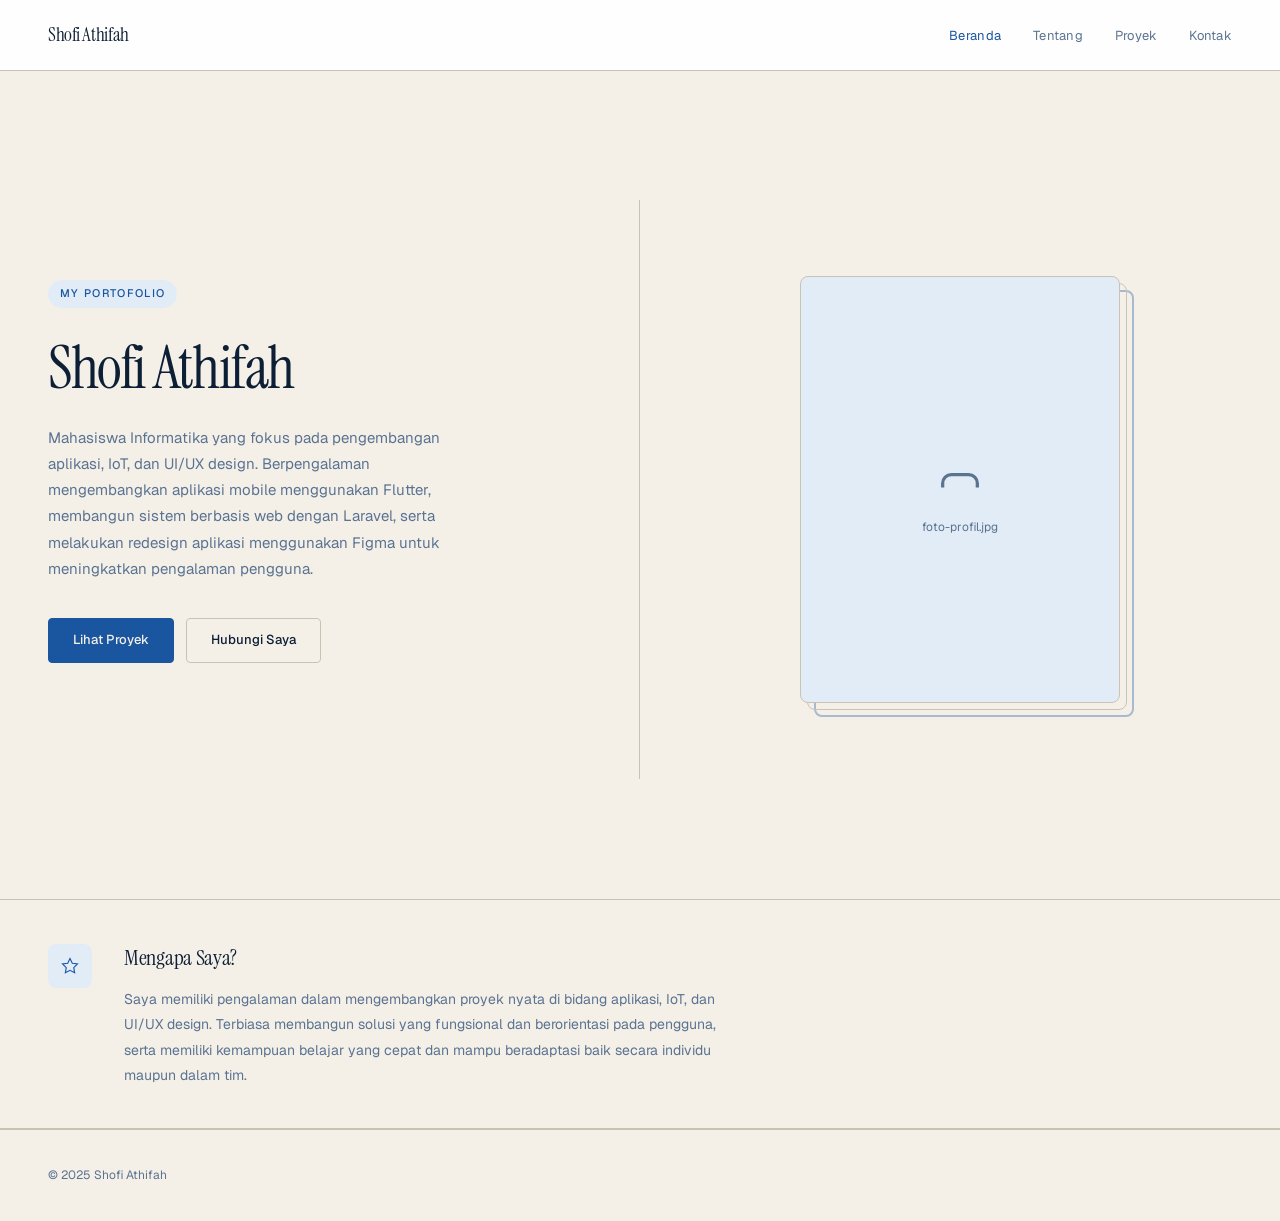
==== index.html @ ceb20733 "Add files via upload" ====
<!DOCTYPE html>
<html lang="id">
<head>
  <meta charset="UTF-8">
  <meta name="viewport" content="width=device-width, initial-scale=1.0">
  <title>Shofi Athifah</title>
  <link rel="stylesheet" href="style.css">

</head>
<body>

<nav>
  <a href="index.html" class="logo">Shofi Athifah</a>
  <ul class="nav-links">
    <li><a href="index.html">Beranda</a></li>
    <li><a href="tentang.html">Tentang</a></li>
    <li><a href="portofolio.html">Proyek</a></li>
    <li><a href="kontak.html">Kontak</a></li>
  </ul>
</nav>

<section class="hero">
  <div class="hero-left">
    <span class="hero-tag u0">My Portofolio</span>
    <h1 class="u1"> Shofi Athifah </h1>
    <p class="hero-desc u2">
Mahasiswa Informatika yang fokus pada pengembangan aplikasi, IoT, dan UI/UX design. Berpengalaman mengembangkan aplikasi mobile menggunakan Flutter, membangun sistem berbasis web dengan Laravel, serta melakukan redesign aplikasi menggunakan Figma untuk meningkatkan pengalaman pengguna.    </p>
    <div class="hero-btns u3">
      <a href="portofolio.html" class="btn btn-dark">Lihat Proyek</a>
      <a href="kontak.html" class="btn btn-ghost">Hubungi Saya</a>
    </div>

  </div>

  <div class="hero-right">
    <div class="photo-frame u1">
    <div class="photo-wrap">
      <img src="foto-profil.jpg" alt="Shofi Athifah"
        onerror="this.outerHTML='<div class=\'photo-box\'><svg width=52 height=52 viewBox=\'0 0 24 24\' fill=none stroke=\'#5a7391\' stroke-width=1.5><path d=\'M20 21v-2a4 4 0 0 0-4-4H8a4 4 0 0 0-4 4v2\'/><circle cx=12 cy=7 r=4/></svg><p style=\'margin-top:12px;font-size:12px;color:#5a7391\'>foto-profil.jpg</p></div>'">
    </div>
    </div>
  </div>
</section>

<!-- Mengapa Saya -->
<section class="why-me">
  <div class="why-single reveal">
    <div class="why-icon">
      <svg viewBox="0 0 24 24" fill="none" stroke="currentColor" stroke-width="1.5">
        <path d="M12 2l3.09 6.26L22 9.27l-5 4.87 1.18 6.88L12 17.77l-6.18 3.25L7 14.14 2 9.27l6.91-1.01L12 2z"/>
      </svg>
    </div>
    <div class="why-text">
      <h3>Mengapa Saya?</h3>
      <p>Saya memiliki pengalaman dalam mengembangkan proyek nyata di bidang aplikasi, IoT, dan UI/UX design. Terbiasa membangun solusi yang fungsional dan berorientasi pada pengguna, serta memiliki kemampuan belajar yang cepat dan mampu beradaptasi baik secara individu maupun dalam tim.</p>
  </div>
</section>

<footer>
  <span>© 2025 Shofi Athifah</span>

</footer>

<script src="script.js"></script>
</body>
</html>
---- style.css ----
@import url('https://fonts.googleapis.com/css2?family=Instrument+Serif:ital@0;1&family=Geist:wght@300;400;500&display=swap');

*, *::before, *::after { box-sizing: border-box; margin: 0; padding: 0; }

:root {
  --bg:    #e8e2d9;
  --white: #f4f0e8;
  --ink:   #0d1f35;
  --soft:  #5a7391;
  --line:  #c9c2b5;
  --blue:  #1a56a0;
  --blue-light: #e2ecf7;
  --serif: 'Instrument Serif', Georgia, serif;
  --sans:  'Geist', system-ui, sans-serif;
}

html { scroll-behavior: smooth; }

body {
  font-family: var(--sans);
  background: var(--bg);
  color: var(--ink);
  font-size: 15px;
  line-height: 1.6;
  -webkit-font-smoothing: antialiased;
}

a { color: inherit; text-decoration: none; }
img { display: block; max-width: 100%; }

/* NAV */
nav {
  position: fixed; top: 0; left: 0; right: 0; z-index: 99;
  display: flex; justify-content: space-between; align-items: center;
  padding: 20px 48px;
  background: rgba(255,255,255,0.93);
  backdrop-filter: blur(12px);
  border-bottom: 1px solid var(--line);
}

.logo {
  font-family: var(--serif);
  font-size: 19px;
  letter-spacing: -0.3px;
  color: var(--ink);
}

.nav-links { display: flex; gap: 32px; list-style: none; }

.nav-links a {
  font-size: 13px; font-weight: 400;
  color: var(--soft); letter-spacing: 0.02em;
  transition: color 0.2s;
}
.nav-links a:hover, .nav-links a.active { color: var(--blue); }

/* PHOTO FRAME */
.photo-frame {
  position: relative;
  width: 100%; max-width: 320px;
}

.photo-frame::before {
  content: '';
  position: absolute;
  top: 14px; left: 14px;
  right: -14px; bottom: -14px;
  border: 2px solid var(--blue);
  border-radius: 8px;
  z-index: 0;
  opacity: 0.35;
}

.photo-frame::after {
  content: '';
  position: absolute;
  top: 7px; left: 7px;
  right: -7px; bottom: -7px;
  border: 1px solid var(--line);
  border-radius: 8px;
  z-index: 0;
}

.photo-frame .photo-wrap {
  position: relative;
  z-index: 1;
  max-width: 100%;
}

/* PAGE HEADER */
.page-top {
  padding: 140px 48px 64px;
  border-bottom: 1px solid var(--line);
  background: var(--white);
}
.page-top h1 {
  font-family: var(--serif);
  font-size: clamp(40px, 6vw, 68px);
  font-weight: 400; line-height: 1.1;
  letter-spacing: -1.5px; color: var(--ink); max-width: 680px;
}
.page-top h1 em { font-style: italic; color: var(--soft); }

.eyebrow {
  font-size: 11px; font-weight: 500;
  letter-spacing: 0.14em; text-transform: uppercase;
  color: var(--blue); margin-bottom: 18px; display: block;
}

.wrap { max-width: 1080px; margin: 0 auto; padding: 0 48px; }

/* FOOTER */
footer {
  padding: 36px 48px;
  border-top: 1px solid var(--line);
  background: var(--white);
  display: flex; justify-content: space-between; align-items: center;
  font-size: 12px; color: var(--soft);
}
footer a { color: var(--soft); transition: color 0.2s; }
footer a:hover { color: var(--blue); }

/* REVEAL */
.reveal {
  opacity: 0; transform: translateY(14px);
  transition: opacity 0.55s ease, transform 0.55s ease;
}
.reveal.in { opacity: 1; transform: none; }

@keyframes fadeup {
  from { opacity: 0; transform: translateY(16px); }
  to   { opacity: 1; transform: none; }
}
.u0 { opacity:0; animation: fadeup 0.6s 0s   ease forwards; }
.u1 { opacity:0; animation: fadeup 0.6s 0.07s ease forwards; }
.u2 { opacity:0; animation: fadeup 0.6s 0.14s ease forwards; }
.u3 { opacity:0; animation: fadeup 0.6s 0.21s ease forwards; }

/* BUTTONS */
.btn {
  display: inline-block; padding: 11px 24px; border-radius: 4px;
  font-family: var(--sans); font-size: 13px; font-weight: 500;
  cursor: pointer; transition: all 0.2s;
  border: 1px solid transparent; text-decoration: none;
}
.btn-dark { background: var(--blue); color: var(--white); border-color: var(--blue); }
.btn-dark:hover { opacity: 0.85; }
.btn-ghost { background: transparent; color: var(--ink); border-color: var(--line); }
.btn-ghost:hover { border-color: var(--blue); color: var(--blue); }

/* SKILL BAR */
.bar-wrap { margin-bottom: 14px; }
.bar-label { display: flex; justify-content: space-between; font-size: 12px; color: var(--soft); margin-bottom: 6px; }
.bar-track { height: 3px; background: var(--line); border-radius: 2px; overflow: hidden; }
.bar-fill { height: 100%; width: 0; background: var(--blue); border-radius: 2px; transition: width 1.1s cubic-bezier(.4,0,.2,1); }

/* FORM */
.field { margin-bottom: 16px; }
.field label { display: block; font-size: 11px; font-weight: 500; letter-spacing: 0.06em; text-transform: uppercase; color: var(--soft); margin-bottom: 7px; }
.field input, .field textarea {
  width: 100%; padding: 11px 14px;
  background: var(--bg); border: 1px solid var(--line); border-radius: 4px;
  font-family: var(--sans); font-size: 14px; color: var(--ink);
  outline: none; resize: none; transition: border-color 0.2s;
}
.field input:focus, .field textarea:focus { border-color: var(--blue); background: var(--white); }
.field input::placeholder, .field textarea::placeholder { color: #a0b4c8; }

/* PHOTO PLACEHOLDER */
.photo-box {
  background: var(--blue-light); border: 1px solid var(--line);
  display: flex; flex-direction: column; align-items: center;
  justify-content: center; gap: 12px; color: var(--soft);
  font-size: 13px; text-align: center; padding: 24px;
}
.photo-box code { font-size: 11px; background: var(--white); padding: 3px 8px; border-radius: 3px; color: var(--blue); }

/* MOBILE */
@media (max-width: 700px) {
  nav { padding: 16px 20px; }
  .nav-links { gap: 16px; }
  .nav-links a { font-size: 12px; }
  .page-top { padding: 110px 20px 44px; }
  .wrap { padding: 0 20px; }
  footer { padding: 28px 20px; flex-direction: column; gap: 6px; text-align: center; }
}


/* ======================
   BERANDA (index.html)
   ====================== */
.hero {
      min-height: 100vh;
      display: grid;
      grid-template-columns: 1fr 1fr;
      align-items: center;
      padding-top: 80px;
      background: var(--white);
      border-bottom: 1px solid var(--line);
    }

    .hero-left {
      padding: 80px 48px;
      border-right: 1px solid var(--line);
    }

    .hero-tag {
      display: inline-block;
      font-size: 11px; font-weight: 500;
      letter-spacing: 0.12em; text-transform: uppercase;
      color: var(--blue);
      background: var(--blue-light);
      padding: 5px 12px; border-radius: 20px;
      margin-bottom: 28px;
    }

    .hero-left h1 {
      font-family: var(--serif);
      font-size: clamp(38px, 5vw, 60px);
      font-weight: 400; line-height: 1.08;
      letter-spacing: -1.5px; margin-bottom: 24px;
    }
    .hero-left h1 em { font-style: italic; color: var(--soft); }

    .hero-desc {
      font-size: 15px; color: var(--soft);
      line-height: 1.75; max-width: 400px; margin-bottom: 36px;
    }

    .hero-btns { display: flex; gap: 12px; margin-bottom: 36px; }

    .hero-stats {
      display: flex; gap: 40px;
      padding-top: 36px;
      border-top: 1px solid var(--line);
    }

    .stat-n {
      font-family: var(--serif);
      font-size: 30px; font-weight: 400;
      color: var(--blue); line-height: 1;
      margin-bottom: 4px;
    }
    .stat-l { font-size: 12px; color: var(--soft); }

    .hero-right {
      padding: 80px 48px;
      display: flex; flex-direction: column;
      align-items: center; justify-content: center;
      gap: 28px;
    }

    .photo-wrap {
      width: 100%; max-width: 320px;
    }
    .photo-wrap img, .photo-wrap .photo-box {
      width: 100%; aspect-ratio: 3/4;
      object-fit: cover; border-radius: 8px;
      border: 1px solid var(--line);
    }
    .photo-wrap .photo-box { min-height: 340px; }

    /* Featured */
    .featured {
      padding: 80px 48px;
      border-bottom: 1px solid var(--line);
    }

    .sect-head {
      display: flex; justify-content: space-between;
      align-items: baseline; margin-bottom: 40px;
    }
    .sect-head h2 {
      font-family: var(--serif);
      font-size: 28px; font-weight: 400; letter-spacing: -0.5px;
    }
    .sect-head a { font-size: 13px; color: var(--soft); transition: color 0.2s; }
    .sect-head a:hover { color: var(--blue); }

    .feat-grid {
      display: grid;
      grid-template-columns: 1.2fr 0.8fr;
      gap: 2px;
      background: var(--line);
      border: 1px solid var(--line);
      border-radius: 8px;
      overflow: hidden;
    }

    .feat-card { position: relative; overflow: hidden; background: var(--white); cursor: pointer; }
    .feat-card:first-child { grid-row: 1 / 3; }

    .feat-img {
      width: 100%; aspect-ratio: 16/10;
      object-fit: cover; display: block;
      background: var(--blue-light);
      transition: transform 0.4s ease;
    }
    .feat-card:first-child .feat-img { aspect-ratio: 3/4; }
    .feat-card:hover .feat-img { transform: scale(1.02); }

    .feat-info {
      padding: 18px 20px;
      border-top: 1px solid var(--line);
    }
    .feat-cat {
      font-size: 10px; font-weight: 500;
      letter-spacing: 0.1em; text-transform: uppercase;
      color: var(--blue); margin-bottom: 5px;
    }
    .feat-info h3 {
      font-family: var(--serif);
      font-size: 17px; font-weight: 400;
      letter-spacing: -0.2px; margin-bottom: 5px; color: var(--ink);
    }
    .feat-info p { font-size: 12px; color: var(--soft); line-height: 1.6; }


    /* Why Me */
    .why-me {
      padding: 40px 48px;
      border-bottom: 1px solid var(--line);
      background: var(--white);
    }

    .why-single {
      display: flex;
      gap: 32px;
      align-items: flex-start;
      max-width: 780px;
    }

    .why-icon {
      width: 44px; height: 44px;
      min-width: 44px;
      background: var(--blue-light);
      border-radius: 8px;
      display: flex; align-items: center; justify-content: center;
      color: var(--blue);
      margin-top: 4px;
    }
    .why-icon svg { width: 18px; height: 18px; }

    .why-text h3 {
      font-family: var(--serif);
      font-size: 22px; font-weight: 400;
      letter-spacing: -0.3px;
      color: var(--ink);
      margin-bottom: 12px;
    }

    .why-text p {
      font-size: 14px; color: var(--soft);
      line-height: 1.8; max-width: 620px;
    }

    @media (max-width: 700px) {
      .why-me { padding: 48px 20px; }
      .why-single { flex-direction: column; gap: 16px; }
    }

    @media (max-width: 700px) {
      .hero { grid-template-columns: 1fr; min-height: auto; }
      .hero-left { padding: 40px 20px; border-right: none; border-bottom: 1px solid var(--line); }
      .hero-right { padding: 36px 20px; }
      .feat-grid { grid-template-columns: 1fr; }
      .feat-card:first-child { grid-row: auto; }
      .featured { padding: 56px 20px; }
      .hero-stats { gap: 24px; }
    }

/* ======================
   KONTAK (kontak.html)
   ====================== */
.kontak-body {
      background: var(--white);
      border-bottom: 1px solid var(--line);
      padding: 64px 48px 72px;
    }

    .kontak-title {
      font-family: var(--serif);
      font-size: clamp(26px, 4vw, 40px);
      font-weight: 400;
      letter-spacing: -0.8px;
      margin-bottom: 10px;
    }

    .kontak-sub {
      font-size: 14px;
      color: var(--soft);
      margin-bottom: 36px;
      max-width: 440px;
      line-height: 1.65;
    }

    /* Two-column layout */
    .kontak-grid {
      display: grid;
      grid-template-columns: 1fr 1fr;
      gap: 56px;
      align-items: start;
    }

    /* LEFT: Hubungi Langsung */
    .col-label {
      font-size: 11px;
      font-weight: 600;
      letter-spacing: 0.1em;
      text-transform: uppercase;
      color: var(--soft);
      margin-bottom: 20px;
    }

    .info-list {
      display: flex;
      flex-direction: column;
      gap: 16px;
      margin-bottom: 36px;
    }

    .info-row {
      display: flex;
      align-items: center;
      gap: 14px;
      font-size: 14px;
      color: var(--ink);
    }

    .info-icon {
      width: 36px; height: 36px;
      border-radius: 8px;
      background: var(--blue-light);
      display: flex; align-items: center; justify-content: center;
      flex-shrink: 0;
      color: var(--blue);
    }

    .info-icon svg { width: 16px; height: 16px; }

    /* Action buttons */
    .action-btns {
      display: flex;
      flex-direction: column;
      gap: 10px;
    }

    .action-btn {
      display: flex;
      align-items: center;
      gap: 10px;
      padding: 13px 18px;
      border-radius: 6px;
      font-size: 14px;
      font-weight: 500;
      text-decoration: none;
      transition: opacity 0.15s;
      cursor: pointer;
      border: none;
      font-family: var(--sans);
    }

    .action-btn svg { width: 18px; height: 18px; flex-shrink: 0; }

    .btn-wa {
      background: #25D366;
      color: #fff;
    }
    .btn-wa:hover { opacity: 0.88; }

    .btn-email {
      background: var(--blue);
      color: #fff;
    }
    .btn-email:hover { opacity: 0.88; }

    /* RIGHT: Sosmed + Jam */
    .col-right { display: flex; flex-direction: column; gap: 20px; }

    .respons-note {
      font-size: 12px;
      color: var(--soft);
      letter-spacing: 0.03em;
    }

    .social-icons-row {
      display: flex;
      gap: 10px;
      flex-wrap: wrap;
    }

    .soc-icon {
      width: 44px; height: 44px;
      border-radius: 50%;
      display: flex; align-items: center; justify-content: center;
      text-decoration: none;
      transition: transform 0.15s, opacity 0.15s;
      color: #fff;
      flex-shrink: 0;
    }

    .soc-icon:hover { transform: translateY(-2px); opacity: 0.88; }
    .soc-icon svg { width: 20px; height: 20px; }

    .soc-li   { background: #0a66c2; }
    .soc-gh   { background: #24292e; }
    .soc-ig   { background: radial-gradient(circle at 30% 107%, #fdf497 0%, #fd5949 45%, #d6249f 60%, #285AEB 90%); }
    .soc-be   { background: #1769ff; }
    .soc-tt   { background: #010101; }

    /* Jam operasional */
    .jam-box {
      background: var(--bg);
      border: 1px solid var(--line);
      border-radius: 8px;
      padding: 18px 20px;
    }

    .jam-title {
      font-size: 12px;
      font-weight: 600;
      letter-spacing: 0.08em;
      text-transform: uppercase;
      color: var(--soft);
      margin-bottom: 10px;
    }

    .jam-row {
      display: flex;
      justify-content: space-between;
      font-size: 13px;
      padding: 6px 0;
      border-bottom: 1px solid var(--line);
    }
    .jam-row:last-child { border-bottom: none; }
    .jam-day { color: var(--soft); }
    .jam-time { color: var(--ink); font-weight: 500; }

    /* Divider */
    .divider {
      border: none;
      border-top: 1px solid var(--line);
      margin: 0;
    }


    /* Availability card */
    .avail-card {
      background: var(--blue);
      border-radius: 8px;
      padding: 24px 22px;
      display: flex;
      flex-direction: column;
      gap: 10px;
    }

    .avail-dot {
      width: 9px; height: 9px;
      border-radius: 50%;
      background: #4ade80;
      box-shadow: 0 0 0 3px rgba(74,222,128,0.25);
      animation: pulse-dot 2s infinite;
    }

    @keyframes pulse-dot {
      0%, 100% { box-shadow: 0 0 0 3px rgba(74,222,128,0.25); }
      50%       { box-shadow: 0 0 0 7px rgba(74,222,128,0.1); }
    }

    .avail-status {
      font-size: 15px; font-weight: 500;
      color: #ffffff;
      margin-top: 2px;
    }

    .avail-note {
      font-size: 13px;
      color: rgba(255,255,255,0.72);
      line-height: 1.65;
    }

    .avail-link {
      display: inline-block;
      margin-top: 4px;
      font-size: 13px; font-weight: 500;
      color: #ffffff;
      text-decoration: none;
      opacity: 0.85;
      transition: opacity 0.15s;
    }
    .avail-link:hover { opacity: 1; }

    @media (max-width: 700px) {
      .kontak-body { padding: 44px 20px 56px; }
      .kontak-grid { grid-template-columns: 1fr; gap: 36px; }
    }

/* ==========================
   PORTOFOLIO (portofolio.html)
   ========================== */
.filter-bar {
      padding: 24px 48px;
      display: flex; gap: 8px; flex-wrap: wrap;
      border-bottom: 1px solid var(--line);
      background: var(--white);
    }
    .filter-btn {
      padding: 7px 16px;
      font-family: var(--sans); font-size: 12px; font-weight: 500;
      background: transparent; border: 1px solid var(--line);
      border-radius: 20px; color: var(--soft);
      cursor: pointer; transition: all 0.15s;
    }
    .filter-btn:hover { border-color: var(--blue); color: var(--blue); }
    .filter-btn.on { background: var(--blue); color: var(--white); border-color: var(--blue); }

    .proj-list { border-bottom: 1px solid var(--line); }

    .proj {
      display: grid;
      grid-template-columns: 240px 1fr auto;
      gap: 40px; align-items: center;
      padding: 32px 48px;
      border-top: 1px solid var(--line);
      background: var(--white);
      transition: background 0.15s;
    }
    .proj:hover { background: var(--blue-light); }

    .proj-thumb {
      width: 100%; aspect-ratio: 16/10;
      object-fit: cover; border-radius: 6px;
      background: var(--blue-light); display: block;
      border: 1px solid var(--line);
    }

    .proj-cat {
      font-size: 10px; font-weight: 500;
      letter-spacing: 0.1em; text-transform: uppercase;
      color: var(--blue); margin-bottom: 7px;
    }
    .proj-name {
      font-family: var(--serif);
      font-size: 20px; font-weight: 400;
      letter-spacing: -0.3px; margin-bottom: 8px; color: var(--ink);
    }
    .proj-desc { font-size: 13px; color: var(--soft); line-height: 1.65; max-width: 440px; margin-bottom: 14px; }
    .proj-tags { display: flex; gap: 6px; flex-wrap: wrap; }
    .proj-tag {
      font-size: 11px; padding: 3px 9px;
      border: 1px solid var(--line); border-radius: 3px; color: var(--soft);
      background: var(--bg);
    }

    .proj-links { display: flex; flex-direction: column; gap: 8px; align-items: flex-end; flex-shrink: 0; }
    .proj-link {
      font-size: 12px; font-weight: 500; color: var(--soft);
      text-decoration: none; transition: color 0.15s; white-space: nowrap;
    }
    .proj-link:hover { color: var(--blue); }
    .proj-link.primary { color: var(--blue); }

    .cta-bottom {
      padding: 72px 48px;
      background: var(--blue);
      display: flex; justify-content: space-between;
      align-items: center; gap: 32px;
    }
    .cta-bottom h2 {
      font-family: var(--serif);
      font-size: clamp(24px, 3.5vw, 38px);
      font-weight: 400; letter-spacing: -0.8px;
      color: var(--white); line-height: 1.2;
    }
    .cta-bottom h2 em { font-style: italic; opacity: 0.7; }
    .btn-white {
      background: var(--white); color: var(--blue);
      border-color: var(--white); flex-shrink: 0;
    }
    .btn-white:hover { opacity: 0.9; }

    @media (max-width: 900px) {
      .proj { grid-template-columns: 1fr; gap: 16px; padding: 24px 20px; }
      .proj-links { flex-direction: row; align-items: center; }
      .filter-bar { padding: 18px 20px; }
      .cta-bottom { padding: 48px 20px; flex-direction: column; align-items: flex-start; }
    }

/* ======================
   TENTANG (tentang.html)
   ====================== */
.about-grid {
      display: grid;
      grid-template-columns: 260px 1fr;
      gap: 72px;
      align-items: start;
      padding: 72px 48px;
      border-bottom: 1px solid var(--line);
      background: var(--white);
    }

    .about-photo { position: sticky; top: 100px; }

    .about-photo img,
    .about-photo .photo-box {
      width: 100%; aspect-ratio: 3/4;
      object-fit: cover; border-radius: 8px;
      border: 1px solid var(--line); min-height: 260px;
    }

    .about-meta {
      margin-top: 18px;
      border: 1px solid var(--line);
      border-radius: 6px;
      overflow: hidden;
    }
    .meta-row {
      display: flex; justify-content: space-between;
      padding: 11px 14px; font-size: 12px;
      border-bottom: 1px solid var(--line);
    }
    .meta-row:last-child { border-bottom: none; }
    .meta-key { color: var(--soft); }
    .meta-val { color: var(--ink); font-weight: 500; }

    .about-content h2 {
      font-family: var(--serif);
      font-size: clamp(28px, 4vw, 44px);
      font-weight: 400; line-height: 1.1;
      letter-spacing: -1px; margin-bottom: 28px;
    }
    .about-content h2 em { font-style: italic; color: var(--soft); }

    .about-body p {
      font-size: 15px; color: var(--soft);
      line-height: 1.8; margin-bottom: 16px; max-width: 520px;
    }
    .about-body p strong { color: var(--ink); font-weight: 500; }
    .about-btns { display: flex; gap: 12px; margin-top: 32px; }

    /* Timeline */
    .tl-section {
      padding: 72px 48px;
      border-bottom: 1px solid var(--line);
      background: var(--bg);
    }

    .tl-two-col {
      display: grid;
      grid-template-columns: 1fr 1fr;
      gap: 64px;
      align-items: start;
    }

    .tl-col-title {
      font-family: var(--serif);
      font-size: clamp(26px, 3.5vw, 38px);
      font-weight: 400;
      letter-spacing: -0.5px;
      color: var(--ink);
      margin-bottom: 32px;
      line-height: 1.15;
    }

    .tl-items {
      display: flex;
      flex-direction: column;
      border-left: 2px solid var(--line);
      padding-left: 24px;
      gap: 32px;
    }

    .tl-item {
      position: relative;
    }

    .tl-dot {
      position: absolute;
      left: -31px;
      top: 5px;
      width: 10px; height: 10px;
      border-radius: 50%;
      background: var(--blue);
      border: 2px solid var(--bg);
      box-shadow: 0 0 0 2px var(--blue);
    }

    .tl-year {
      font-size: 12px; font-weight: 500;
      color: var(--blue);
      letter-spacing: 0.03em;
      display: block;
      margin-bottom: 6px;
    }

    .tl-body h4 {
      font-family: var(--serif);
      font-size: 18px; font-weight: 400;
      color: var(--ink); margin-bottom: 3px;
    }

    .tl-place {
      font-size: 13px; color: var(--soft);
      margin-bottom: 8px;
    }

    .tl-body p {
      font-size: 13px; color: var(--soft);
      line-height: 1.75; max-width: 380px;
    }

    /* Skills */
    .skills-section {
      padding: 72px 48px;
      background: var(--white);
    }
    .skills-layout {
      display: grid;
      grid-template-columns: 200px 1fr;
      gap: 72px; align-items: start;
    }
    .skills-layout h3 {
      font-family: var(--serif);
      font-size: 20px; font-weight: 400; color: var(--soft);
      position: sticky; top: 100px;
    }
    .skill-groups { display: flex; flex-direction: column; gap: 36px; }
    .skill-group h4 {
      font-size: 11px; font-weight: 500;
      letter-spacing: 0.1em; text-transform: uppercase;
      color: var(--blue); margin-bottom: 16px;
      padding-bottom: 10px; border-bottom: 1px solid var(--line);
    }

    @media (max-width: 700px) {
      .about-grid, .skills-layout {
        grid-template-columns: 1fr; gap: 28px; padding: 44px 20px;
      }
      .tl-two-col { grid-template-columns: 1fr; gap: 40px; }
      .about-photo { position: static; }
      .tl-section, .skills-section { padding: 44px 20px; }
    }
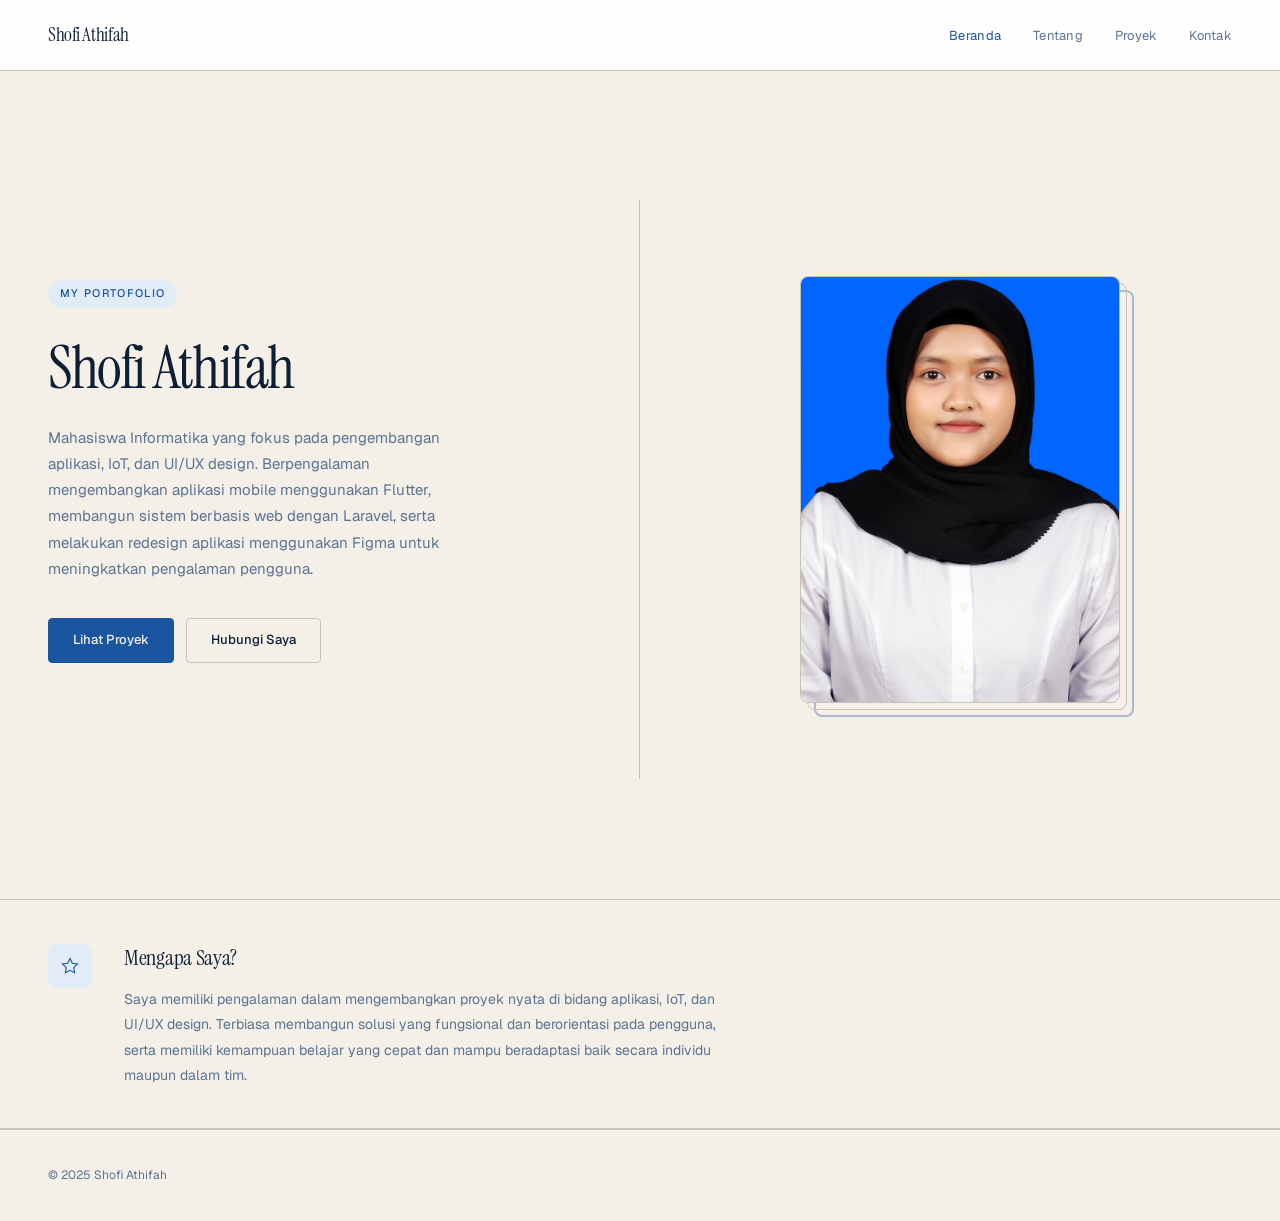
==== commit e872a65f: "Fix image source case sensitivity in index.html" ====
--- a/index.html
+++ b/index.html
@@ -35,7 +35,7 @@
   <div class="hero-right">
     <div class="photo-frame u1">
     <div class="photo-wrap">
-      <img src="foto-profil.jpg" alt="Shofi Athifah"
+      <img src="foto-profil.JPG" alt="Shofi Athifah"
         onerror="this.outerHTML='<div class=\'photo-box\'><svg width=52 height=52 viewBox=\'0 0 24 24\' fill=none stroke=\'#5a7391\' stroke-width=1.5><path d=\'M20 21v-2a4 4 0 0 0-4-4H8a4 4 0 0 0-4 4v2\'/><circle cx=12 cy=7 r=4/></svg><p style=\'margin-top:12px;font-size:12px;color:#5a7391\'>foto-profil.jpg</p></div>'">
     </div>
     </div>
